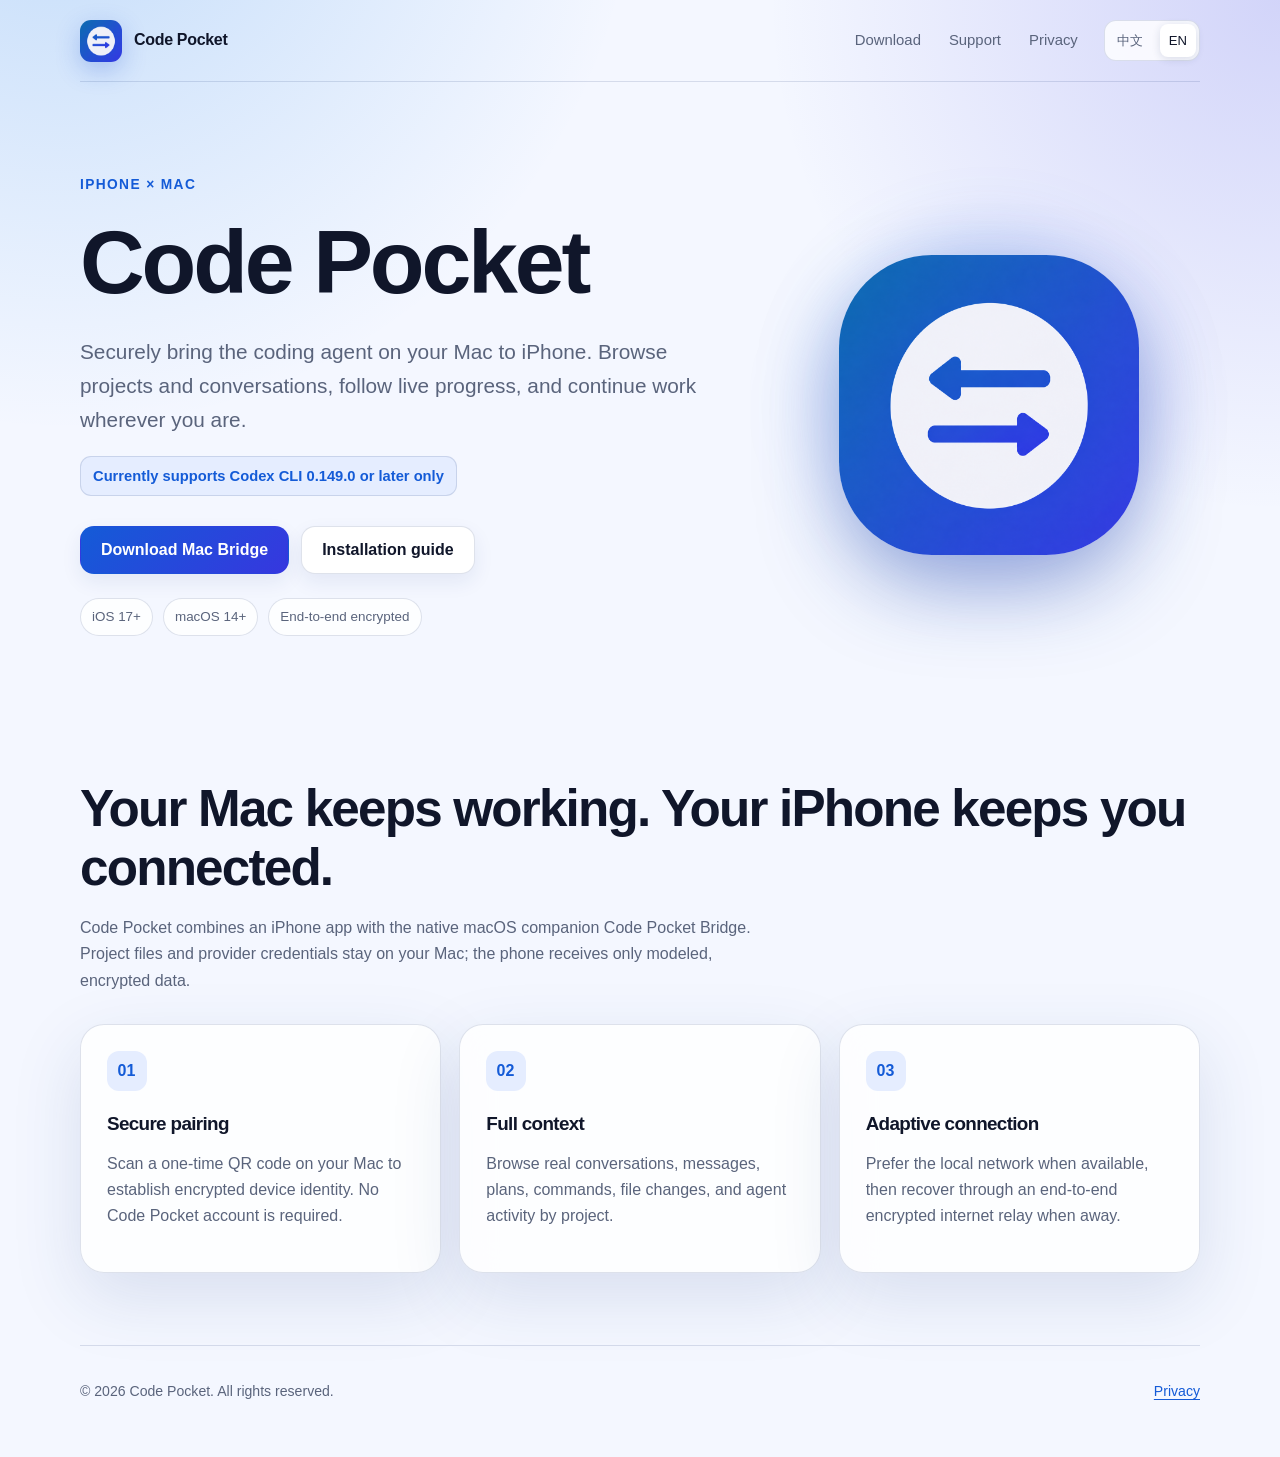
==== index.html @ a338c2ec "Initial commit" ====
<!doctype html>
<html lang="zh-Hans">
<head>
  <meta charset="utf-8">
  <meta name="viewport" content="width=device-width, initial-scale=1">
  <meta name="description" content="Code Pocket securely connects your iPhone to your coding agent on Mac.">
  <link rel="canonical" href="https://hpp20260707.github.io/code-pocket/">
  <meta name="theme-color" content="#145bd7">
  <meta property="og:type" content="website">
  <meta property="og:site_name" content="Code Pocket">
  <meta property="og:title" content="Code Pocket">
  <meta property="og:description" content="Your coding agent, anywhere.">
  <meta property="og:url" content="https://hpp20260707.github.io/code-pocket/">
  <meta property="og:image" content="https://hpp20260707.github.io/code-pocket/og.png">
  <meta name="twitter:card" content="summary_large_image">
  <meta name="twitter:title" content="Code Pocket">
  <meta name="twitter:description" content="Your coding agent, anywhere.">
  <meta name="twitter:image" content="https://hpp20260707.github.io/code-pocket/og.png">
  <title>Code Pocket</title>
  <link rel="icon" href="app-icon.png">
  <link rel="stylesheet" href="styles.css">
  <script src="script.js" defer></script>
</head>
<body>
  <header class="shell site-header">
    <a class="brand-link" href="index.html"><img src="app-icon.png" alt=""><span>Code Pocket</span></a>
    <div class="nav-group">
      <nav class="nav-links" aria-label="Primary navigation">
        <a href="download.html"><span data-lang="zh-Hans">下载</span><span data-lang="en">Download</span></a>
        <a href="support.html"><span data-lang="zh-Hans">支持</span><span data-lang="en">Support</span></a>
        <a href="privacy.html"><span data-lang="zh-Hans">隐私</span><span data-lang="en">Privacy</span></a>
      </nav>
      <div class="language-switch" aria-label="Language">
        <button type="button" data-language-button="zh-Hans">中文</button>
        <button type="button" data-language-button="en">EN</button>
      </div>
    </div>
  </header>

  <main>
    <section class="shell hero">
      <div>
        <p class="eyebrow" data-lang="zh-Hans">iPhone × Mac</p>
        <p class="eyebrow" data-lang="en">iPhone × Mac</p>
        <h1>Code Pocket</h1>
        <p class="lead" data-lang="zh-Hans">把 Mac 上的编码智能体安全带到 iPhone。查看项目与会话、跟进实时进度，并在需要时继续工作。</p>
        <p class="lead" data-lang="en">Securely bring the coding agent on your Mac to iPhone. Browse projects and conversations, follow live progress, and continue work wherever you are.</p>
        <p class="compatibility-note" data-lang="zh-Hans">当前版本仅支持 Codex CLI 0.149.0 或更高版本</p>
        <p class="compatibility-note" data-lang="en">Currently supports Codex CLI 0.149.0 or later only</p>
        <div class="hero-actions">
          <a class="button primary" href="https://github.com/hpp20260707/code-pocket/releases/latest/download/Code-Pocket-Bridge-1.0.0.zip" data-lang="zh-Hans">下载 Mac Bridge</a>
          <a class="button primary" href="https://github.com/hpp20260707/code-pocket/releases/latest/download/Code-Pocket-Bridge-1.0.0.zip" data-lang="en">Download Mac Bridge</a>
          <a class="button" href="download.html"><span data-lang="zh-Hans">了解安装方式</span><span data-lang="en">Installation guide</span></a>
        </div>
        <div class="badge-row">
          <span class="badge">iOS 17+</span>
          <span class="badge">macOS 14+</span>
          <span class="badge" data-lang="zh-Hans">端到端加密</span>
          <span class="badge" data-lang="en">End-to-end encrypted</span>
        </div>
      </div>
      <div class="hero-art"><img src="app-icon.png" alt="Code Pocket app icon"></div>
    </section>

    <section class="shell section">
      <h2 data-lang="zh-Hans">你的 Mac 继续工作，iPhone 随时跟进</h2>
      <h2 data-lang="en">Your Mac keeps working. Your iPhone keeps you connected.</h2>
      <p class="section-intro" data-lang="zh-Hans">Code Pocket 由 iPhone App 与独立原生 macOS App「Code Pocket Bridge」组成。项目文件和 Provider 凭据留在 Mac，手机只接收正式建模并经过加密的数据。</p>
      <p class="section-intro" data-lang="en">Code Pocket combines an iPhone app with the native macOS companion Code Pocket Bridge. Project files and provider credentials stay on your Mac; the phone receives only modeled, encrypted data.</p>
      <div class="grid">
        <article class="card"><div class="icon-chip">01</div><h3 data-lang="zh-Hans">安全配对</h3><h3 data-lang="en">Secure pairing</h3><p data-lang="zh-Hans">扫描 Mac 上的一次性二维码，建立设备间加密身份，不创建 Code Pocket 账号。</p><p data-lang="en">Scan a one-time QR code on your Mac to establish encrypted device identity. No Code Pocket account is required.</p></article>
        <article class="card"><div class="icon-chip">02</div><h3 data-lang="zh-Hans">完整上下文</h3><h3 data-lang="en">Full context</h3><p data-lang="zh-Hans">按项目查看真实会话、消息、计划、命令、文件变更和智能体活动。</p><p data-lang="en">Browse real conversations, messages, plans, commands, file changes, and agent activity by project.</p></article>
        <article class="card"><div class="icon-chip">03</div><h3 data-lang="zh-Hans">智能连接</h3><h3 data-lang="en">Adaptive connection</h3><p data-lang="zh-Hans">同一网络优先使用局域网，离开后可通过端到端加密的公网 Relay 恢复连接。</p><p data-lang="en">Prefer the local network when available, then recover through an end-to-end encrypted internet relay when away.</p></article>
      </div>
    </section>
  </main>

  <footer class="shell site-footer">
    <p>© 2026 Code Pocket. All rights reserved.</p>
    <p><a href="privacy.html">Privacy</a></p>
  </footer>
</body>
</html>
---- styles.css ----
:root {
  color-scheme: light dark;
  --background: #f4f7ff;
  --surface: rgba(255, 255, 255, 0.82);
  --surface-strong: #ffffff;
  --text: #10162a;
  --muted: #5a647c;
  --line: rgba(27, 53, 112, 0.14);
  --blue: #145bd7;
  --indigo: #3637df;
  --blue-soft: #e5edff;
  --shadow: 0 24px 70px rgba(31, 61, 129, 0.13);
  --radius: 24px;
  --page: 1120px;
}

@media (prefers-color-scheme: dark) {
  :root {
    --background: #090d1b;
    --surface: rgba(19, 25, 45, 0.82);
    --surface-strong: #13192d;
    --text: #f4f6ff;
    --muted: #aab4ce;
    --line: rgba(180, 197, 255, 0.15);
    --blue: #70a5ff;
    --indigo: #8a8cff;
    --blue-soft: #17264d;
    --shadow: 0 24px 70px rgba(0, 0, 0, 0.32);
  }
}

* { box-sizing: border-box; }

html { scroll-behavior: smooth; }

body {
  margin: 0;
  min-height: 100vh;
  background:
    radial-gradient(circle at 5% -10%, rgba(18, 124, 231, 0.22), transparent 36rem),
    radial-gradient(circle at 100% 0%, rgba(56, 55, 223, 0.18), transparent 32rem),
    var(--background);
  color: var(--text);
  font-family: -apple-system, BlinkMacSystemFont, "SF Pro Text", "Helvetica Neue", Arial, sans-serif;
  line-height: 1.65;
}

a { color: var(--blue); text-underline-offset: 0.18em; }
a:hover { text-decoration-thickness: 2px; }

.shell {
  width: min(calc(100% - 40px), var(--page));
  margin: 0 auto;
}

.site-header {
  display: flex;
  align-items: center;
  justify-content: space-between;
  gap: 24px;
  min-height: 82px;
  border-bottom: 1px solid var(--line);
}

.brand-link {
  display: inline-flex;
  align-items: center;
  gap: 12px;
  color: var(--text);
  font-weight: 760;
  letter-spacing: -0.02em;
  text-decoration: none;
}

.brand-link img {
  width: 42px;
  height: 42px;
  border-radius: 11px;
  box-shadow: 0 8px 24px rgba(27, 83, 213, 0.26);
}

.nav-group, .nav-links, .language-switch {
  display: flex;
  align-items: center;
  gap: 8px;
}

.nav-links a {
  color: var(--muted);
  padding: 8px 10px;
  border-radius: 10px;
  font-size: 0.93rem;
  text-decoration: none;
}

.nav-links a:hover, .nav-links a[aria-current="page"] {
  color: var(--text);
  background: var(--surface);
}

.language-switch {
  margin-left: 8px;
  padding: 3px;
  border: 1px solid var(--line);
  border-radius: 12px;
  background: var(--surface);
}

.language-switch button {
  appearance: none;
  border: 0;
  border-radius: 8px;
  padding: 6px 9px;
  background: transparent;
  color: var(--muted);
  font: inherit;
  font-size: 0.82rem;
  cursor: pointer;
}

.language-switch button[aria-pressed="true"] {
  background: var(--surface-strong);
  color: var(--text);
  box-shadow: 0 2px 8px rgba(30, 50, 90, 0.14);
}

.hero {
  display: grid;
  grid-template-columns: 1.2fr 0.8fr;
  gap: 64px;
  align-items: center;
  padding: 92px 0 72px;
}

.eyebrow {
  margin: 0 0 14px;
  color: var(--blue);
  font-size: 0.86rem;
  font-weight: 760;
  letter-spacing: 0.1em;
  text-transform: uppercase;
}

h1, h2, h3 { line-height: 1.14; letter-spacing: -0.035em; }
h1 { margin: 0; font-size: clamp(3.1rem, 7vw, 6.3rem); }
h2 { margin: 0 0 18px; font-size: clamp(2rem, 4vw, 3.3rem); }
h3 { margin: 0 0 10px; font-size: 1.18rem; }

.lead {
  max-width: 660px;
  margin: 22px 0 0;
  color: var(--muted);
  font-size: clamp(1.08rem, 2vw, 1.3rem);
}

.compatibility-note {
  display: inline-flex;
  margin: 18px 0 0;
  padding: 7px 12px;
  border: 1px solid var(--line);
  border-radius: 11px;
  background: var(--blue-soft);
  color: var(--blue);
  font-size: 0.92rem;
  font-weight: 720;
}

.hero-actions {
  display: flex;
  flex-wrap: wrap;
  gap: 12px;
  margin-top: 30px;
}

.button {
  display: inline-flex;
  align-items: center;
  justify-content: center;
  min-height: 48px;
  padding: 0 20px;
  border: 1px solid var(--line);
  border-radius: 14px;
  background: var(--surface-strong);
  color: var(--text);
  font-weight: 690;
  text-decoration: none;
  box-shadow: 0 8px 20px rgba(24, 56, 123, 0.08);
}

.button.primary {
  border-color: transparent;
  background: linear-gradient(135deg, var(--blue), var(--indigo));
  color: #fff;
}

.button.disabled {
  color: var(--muted);
  background: var(--surface);
  cursor: default;
  box-shadow: none;
}

.hero-art {
  position: relative;
  display: grid;
  place-items: center;
  min-height: 390px;
}

.hero-art::before {
  content: "";
  position: absolute;
  width: 320px;
  height: 320px;
  border-radius: 50%;
  background: linear-gradient(135deg, rgba(28, 112, 226, 0.28), rgba(61, 56, 228, 0.24));
  filter: blur(38px);
}

.hero-art img {
  position: relative;
  width: min(72vw, 300px);
  border-radius: 31%;
  box-shadow: 0 36px 80px rgba(29, 69, 163, 0.34);
}

.badge-row {
  display: flex;
  flex-wrap: wrap;
  gap: 10px;
  margin-top: 24px;
}

.badge {
  padding: 7px 11px;
  border: 1px solid var(--line);
  border-radius: 999px;
  color: var(--muted);
  background: var(--surface);
  font-size: 0.84rem;
}

.section { padding: 72px 0; }
.section-intro { max-width: 680px; margin-bottom: 30px; color: var(--muted); }

.grid { display: grid; grid-template-columns: repeat(3, 1fr); gap: 18px; }

.card, .document-card, .notice {
  border: 1px solid var(--line);
  border-radius: var(--radius);
  background: var(--surface);
  box-shadow: var(--shadow);
  backdrop-filter: blur(18px);
}

.card { padding: 26px; }
.card p, .document-card p, .document-card li { color: var(--muted); }

.icon-chip {
  display: grid;
  place-items: center;
  width: 40px;
  height: 40px;
  margin-bottom: 22px;
  border-radius: 12px;
  background: var(--blue-soft);
  color: var(--blue);
  font-weight: 800;
}

.page-hero { padding: 72px 0 34px; }
.page-hero h1 { font-size: clamp(2.6rem, 6vw, 5rem); }

.document {
  display: grid;
  grid-template-columns: minmax(0, 1fr) 260px;
  gap: 28px;
  align-items: start;
  padding-bottom: 80px;
}

.document-card { padding: clamp(24px, 4vw, 46px); }
.document-card section + section { margin-top: 44px; padding-top: 36px; border-top: 1px solid var(--line); }
.document-card ul, .document-card ol { padding-left: 1.3rem; }
.document-card li + li { margin-top: 9px; }

.side-card {
  position: sticky;
  top: 24px;
  padding: 20px;
  border: 1px solid var(--line);
  border-radius: 18px;
  background: var(--surface);
}

.side-card p { margin: 0; color: var(--muted); font-size: 0.9rem; }
.side-card p + p { margin-top: 12px; }

.notice {
  padding: 22px 24px;
  margin: 24px 0;
  box-shadow: none;
}

.notice strong { color: var(--blue); }

.steps { counter-reset: steps; list-style: none; padding: 0 !important; }
.steps li { position: relative; padding-left: 50px; min-height: 36px; }
.steps li::before {
  counter-increment: steps;
  content: counter(steps);
  position: absolute;
  left: 0;
  top: -3px;
  display: grid;
  place-items: center;
  width: 34px;
  height: 34px;
  border-radius: 50%;
  background: var(--blue-soft);
  color: var(--blue);
  font-weight: 780;
}

.site-footer {
  display: flex;
  justify-content: space-between;
  gap: 24px;
  padding: 34px 0 54px;
  border-top: 1px solid var(--line);
  color: var(--muted);
  font-size: 0.88rem;
}

.site-footer p { margin: 0; }

code {
  padding: 0.12em 0.34em;
  border-radius: 6px;
  background: var(--blue-soft);
  color: var(--text);
  font-family: ui-monospace, SFMono-Regular, Menlo, monospace;
}

[hidden] { display: none !important; }

@media (max-width: 860px) {
  .site-header { align-items: flex-start; padding: 18px 0; }
  .nav-group { align-items: flex-end; flex-direction: column-reverse; }
  .nav-links { flex-wrap: wrap; justify-content: flex-end; }
  .hero { grid-template-columns: 1fr; gap: 18px; padding-top: 62px; }
  .hero-art { grid-row: 1; min-height: 250px; }
  .hero-art img { width: 205px; }
  .grid { grid-template-columns: 1fr; }
  .document { grid-template-columns: 1fr; }
  .side-card { position: static; }
}

@media (max-width: 600px) {
  .shell { width: min(calc(100% - 28px), var(--page)); }
  .site-header { display: block; }
  .nav-group { align-items: stretch; margin-top: 16px; }
  .nav-links { justify-content: flex-start; overflow-x: auto; flex-wrap: nowrap; }
  .nav-links a { white-space: nowrap; }
  .language-switch { align-self: flex-start; margin-left: 0; }
  .hero { padding-top: 46px; }
  .hero-art { min-height: 220px; }
  .hero-art img { width: 180px; }
  .site-footer { flex-direction: column; }
}
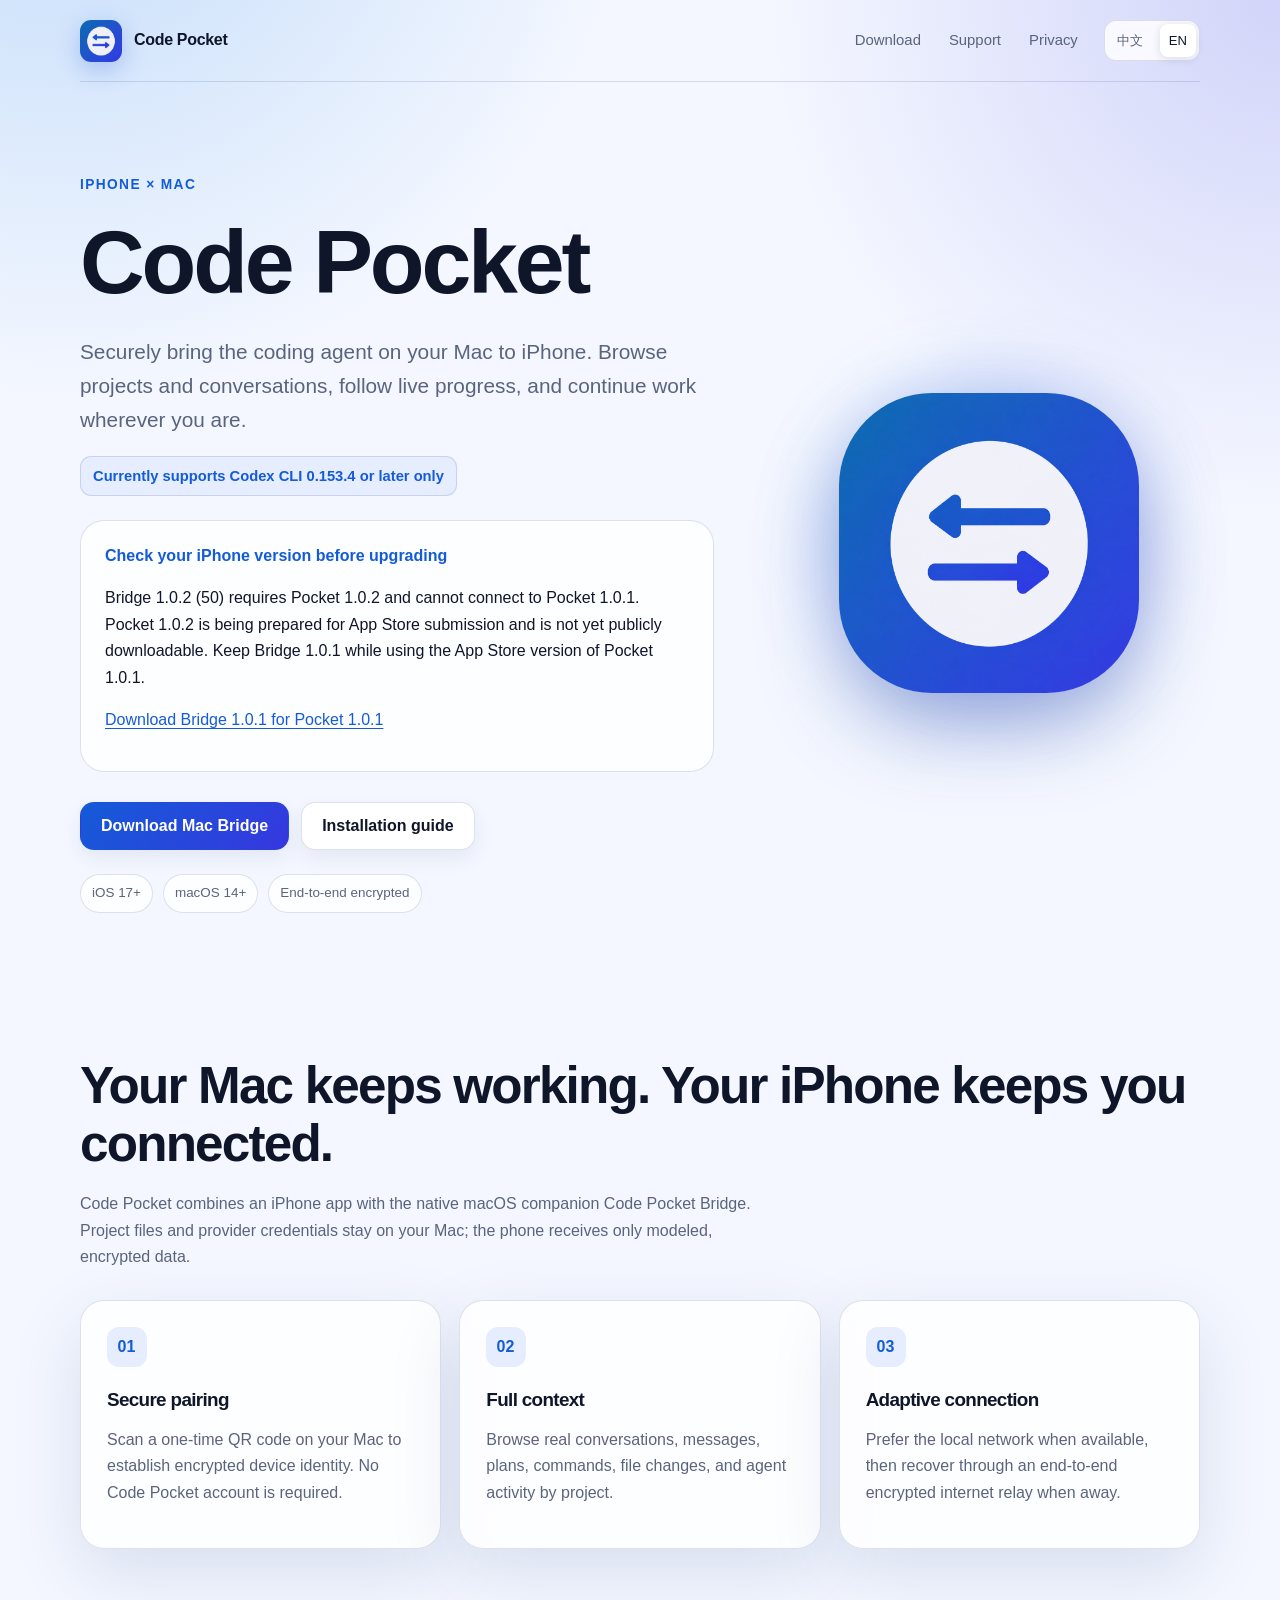
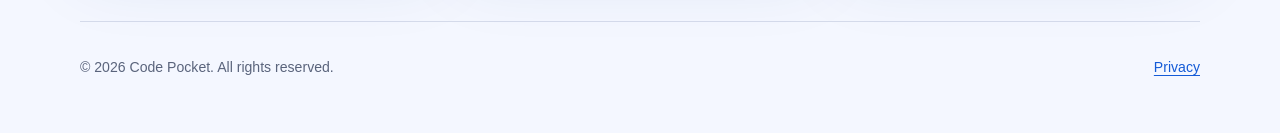
==== commit 80974969: "发布 Code Pocket Bridge 1.0.2 并明确双端升级要求" ====
--- a/index.html
+++ b/index.html
@@ -45,11 +45,12 @@
         <h1>Code Pocket</h1>
         <p class="lead" data-lang="zh-Hans">把 Mac 上的编码智能体安全带到 iPhone。查看项目与会话、跟进实时进度，并在需要时继续工作。</p>
         <p class="lead" data-lang="en">Securely bring the coding agent on your Mac to iPhone. Browse projects and conversations, follow live progress, and continue work wherever you are.</p>
-        <p class="compatibility-note" data-lang="zh-Hans">当前版本仅支持 Codex CLI 0.149.0 或更高版本</p>
-        <p class="compatibility-note" data-lang="en">Currently supports Codex CLI 0.149.0 or later only</p>
+        <p class="compatibility-note" data-lang="zh-Hans">当前版本仅支持 Codex CLI 0.153.4 或更高版本</p>
+        <p class="compatibility-note" data-lang="en">Currently supports Codex CLI 0.153.4 or later only</p>
+        <div class="notice"><strong data-lang="zh-Hans">升级前请确认 iPhone 版本</strong><strong data-lang="en">Check your iPhone version before upgrading</strong><p data-lang="zh-Hans">Bridge 1.0.2（50）需要配套 Pocket 1.0.2，不能连接 Pocket 1.0.1。Pocket 1.0.2 正在准备 App Store 提交，尚未公开下载；仍使用商店 Pocket 1.0.1 的用户请保留 Bridge 1.0.1。</p><p data-lang="en">Bridge 1.0.2 (50) requires Pocket 1.0.2 and cannot connect to Pocket 1.0.1. Pocket 1.0.2 is being prepared for App Store submission and is not yet publicly downloadable. Keep Bridge 1.0.1 while using the App Store version of Pocket 1.0.1.</p><p><a href="https://github.com/hpp20260707/code-pocket/releases/download/bridge-v1.0.1/Code-Pocket-Bridge-1.0.1.dmg" data-lang="zh-Hans">下载 Bridge 1.0.1（配套 Pocket 1.0.1）</a><a href="https://github.com/hpp20260707/code-pocket/releases/download/bridge-v1.0.1/Code-Pocket-Bridge-1.0.1.dmg" data-lang="en">Download Bridge 1.0.1 for Pocket 1.0.1</a></p></div>
         <div class="hero-actions">
-          <a class="button primary" href="https://github.com/hpp20260707/code-pocket/releases/latest/download/Code-Pocket-Bridge-1.0.0.zip" data-lang="zh-Hans">下载 Mac Bridge</a>
-          <a class="button primary" href="https://github.com/hpp20260707/code-pocket/releases/latest/download/Code-Pocket-Bridge-1.0.0.zip" data-lang="en">Download Mac Bridge</a>
+          <a class="button primary" href="https://github.com/hpp20260707/code-pocket/releases/download/bridge-v1.0.2/Code-Pocket-Bridge-1.0.2.dmg" data-lang="zh-Hans">下载 Mac Bridge</a>
+          <a class="button primary" href="https://github.com/hpp20260707/code-pocket/releases/download/bridge-v1.0.2/Code-Pocket-Bridge-1.0.2.dmg" data-lang="en">Download Mac Bridge</a>
           <a class="button" href="download.html"><span data-lang="zh-Hans">了解安装方式</span><span data-lang="en">Installation guide</span></a>
         </div>
         <div class="badge-row">
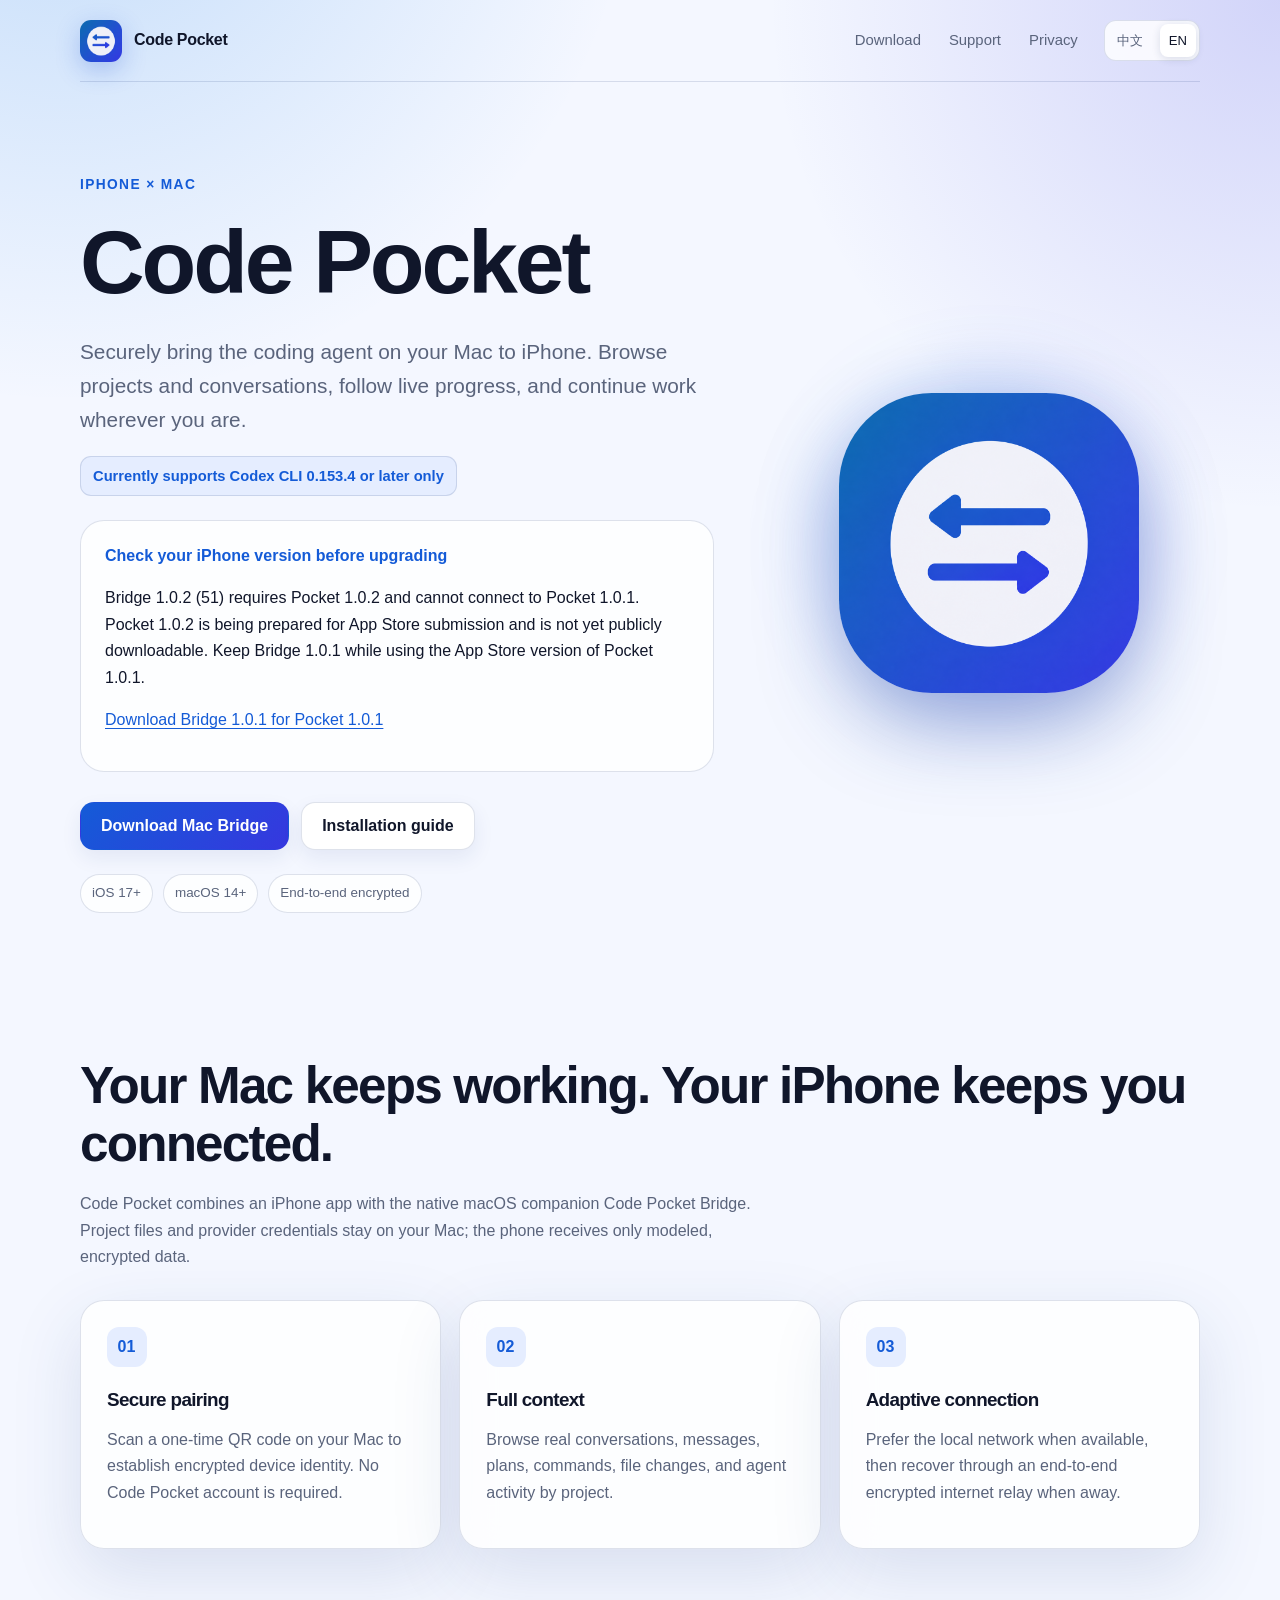
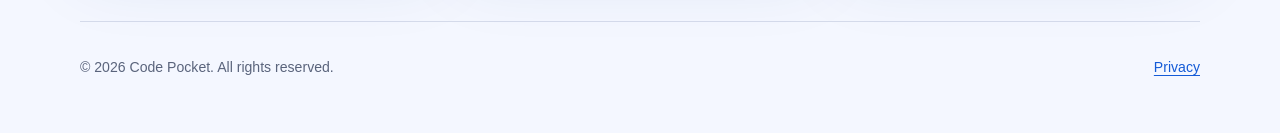
==== commit c73b17cb: "发布 Code Pocket Bridge 1.0.2 (51)" ====
--- a/index.html
+++ b/index.html
@@ -47,7 +47,7 @@
         <p class="lead" data-lang="en">Securely bring the coding agent on your Mac to iPhone. Browse projects and conversations, follow live progress, and continue work wherever you are.</p>
         <p class="compatibility-note" data-lang="zh-Hans">当前版本仅支持 Codex CLI 0.153.4 或更高版本</p>
         <p class="compatibility-note" data-lang="en">Currently supports Codex CLI 0.153.4 or later only</p>
-        <div class="notice"><strong data-lang="zh-Hans">升级前请确认 iPhone 版本</strong><strong data-lang="en">Check your iPhone version before upgrading</strong><p data-lang="zh-Hans">Bridge 1.0.2（50）需要配套 Pocket 1.0.2，不能连接 Pocket 1.0.1。Pocket 1.0.2 正在准备 App Store 提交，尚未公开下载；仍使用商店 Pocket 1.0.1 的用户请保留 Bridge 1.0.1。</p><p data-lang="en">Bridge 1.0.2 (50) requires Pocket 1.0.2 and cannot connect to Pocket 1.0.1. Pocket 1.0.2 is being prepared for App Store submission and is not yet publicly downloadable. Keep Bridge 1.0.1 while using the App Store version of Pocket 1.0.1.</p><p><a href="https://github.com/hpp20260707/code-pocket/releases/download/bridge-v1.0.1/Code-Pocket-Bridge-1.0.1.dmg" data-lang="zh-Hans">下载 Bridge 1.0.1（配套 Pocket 1.0.1）</a><a href="https://github.com/hpp20260707/code-pocket/releases/download/bridge-v1.0.1/Code-Pocket-Bridge-1.0.1.dmg" data-lang="en">Download Bridge 1.0.1 for Pocket 1.0.1</a></p></div>
+        <div class="notice"><strong data-lang="zh-Hans">升级前请确认 iPhone 版本</strong><strong data-lang="en">Check your iPhone version before upgrading</strong><p data-lang="zh-Hans">Bridge 1.0.2（51）需要配套 Pocket 1.0.2，不能连接 Pocket 1.0.1。Pocket 1.0.2 正在准备 App Store 提交，尚未公开下载；仍使用商店 Pocket 1.0.1 的用户请保留 Bridge 1.0.1。</p><p data-lang="en">Bridge 1.0.2 (51) requires Pocket 1.0.2 and cannot connect to Pocket 1.0.1. Pocket 1.0.2 is being prepared for App Store submission and is not yet publicly downloadable. Keep Bridge 1.0.1 while using the App Store version of Pocket 1.0.1.</p><p><a href="https://github.com/hpp20260707/code-pocket/releases/download/bridge-v1.0.1/Code-Pocket-Bridge-1.0.1.dmg" data-lang="zh-Hans">下载 Bridge 1.0.1（配套 Pocket 1.0.1）</a><a href="https://github.com/hpp20260707/code-pocket/releases/download/bridge-v1.0.1/Code-Pocket-Bridge-1.0.1.dmg" data-lang="en">Download Bridge 1.0.1 for Pocket 1.0.1</a></p></div>
         <div class="hero-actions">
           <a class="button primary" href="https://github.com/hpp20260707/code-pocket/releases/download/bridge-v1.0.2/Code-Pocket-Bridge-1.0.2.dmg" data-lang="zh-Hans">下载 Mac Bridge</a>
           <a class="button primary" href="https://github.com/hpp20260707/code-pocket/releases/download/bridge-v1.0.2/Code-Pocket-Bridge-1.0.2.dmg" data-lang="en">Download Mac Bridge</a>
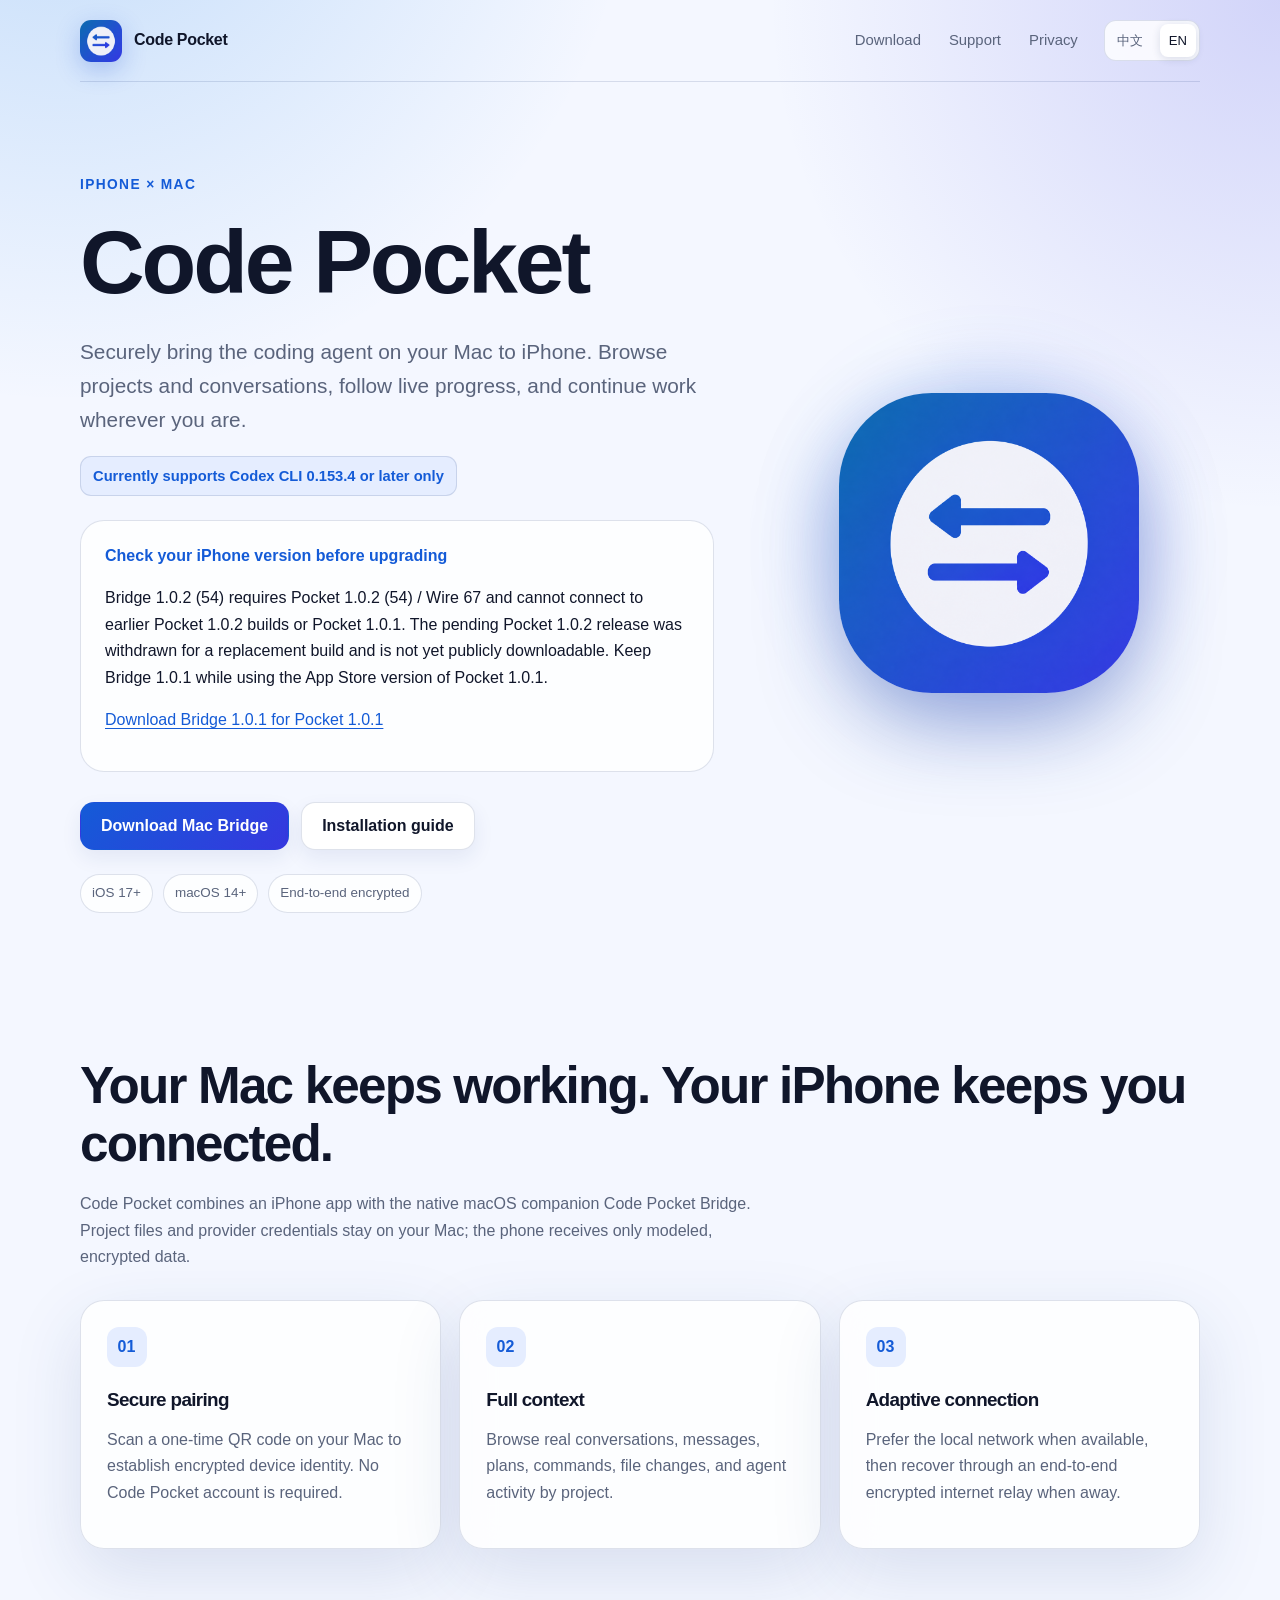
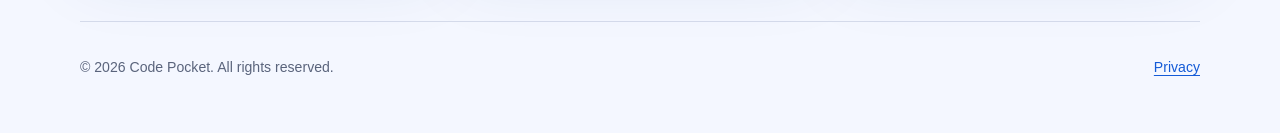
==== commit f0a1887e: "发布 Code Pocket Bridge 1.0.2 (54) 并更新兼容说明" ====
--- a/index.html
+++ b/index.html
@@ -47,7 +47,7 @@
         <p class="lead" data-lang="en">Securely bring the coding agent on your Mac to iPhone. Browse projects and conversations, follow live progress, and continue work wherever you are.</p>
         <p class="compatibility-note" data-lang="zh-Hans">当前版本仅支持 Codex CLI 0.153.4 或更高版本</p>
         <p class="compatibility-note" data-lang="en">Currently supports Codex CLI 0.153.4 or later only</p>
-        <div class="notice"><strong data-lang="zh-Hans">升级前请确认 iPhone 版本</strong><strong data-lang="en">Check your iPhone version before upgrading</strong><p data-lang="zh-Hans">Bridge 1.0.2（51）需要配套 Pocket 1.0.2，不能连接 Pocket 1.0.1。Pocket 1.0.2 正在准备 App Store 提交，尚未公开下载；仍使用商店 Pocket 1.0.1 的用户请保留 Bridge 1.0.1。</p><p data-lang="en">Bridge 1.0.2 (51) requires Pocket 1.0.2 and cannot connect to Pocket 1.0.1. Pocket 1.0.2 is being prepared for App Store submission and is not yet publicly downloadable. Keep Bridge 1.0.1 while using the App Store version of Pocket 1.0.1.</p><p><a href="https://github.com/hpp20260707/code-pocket/releases/download/bridge-v1.0.1/Code-Pocket-Bridge-1.0.1.dmg" data-lang="zh-Hans">下载 Bridge 1.0.1（配套 Pocket 1.0.1）</a><a href="https://github.com/hpp20260707/code-pocket/releases/download/bridge-v1.0.1/Code-Pocket-Bridge-1.0.1.dmg" data-lang="en">Download Bridge 1.0.1 for Pocket 1.0.1</a></p></div>
+        <div class="notice"><strong data-lang="zh-Hans">升级前请确认 iPhone 版本</strong><strong data-lang="en">Check your iPhone version before upgrading</strong><p data-lang="zh-Hans">Bridge 1.0.2（54）需要配套 Pocket 1.0.2（54）/ Wire 67，不能连接较早的 Pocket 1.0.2 构建或 Pocket 1.0.1。Pocket 1.0.2 已撤回待发布版本以更换构建，尚未公开下载；仍使用商店 Pocket 1.0.1 的用户请保留 Bridge 1.0.1。</p><p data-lang="en">Bridge 1.0.2 (54) requires Pocket 1.0.2 (54) / Wire 67 and cannot connect to earlier Pocket 1.0.2 builds or Pocket 1.0.1. The pending Pocket 1.0.2 release was withdrawn for a replacement build and is not yet publicly downloadable. Keep Bridge 1.0.1 while using the App Store version of Pocket 1.0.1.</p><p><a href="https://github.com/hpp20260707/code-pocket/releases/download/bridge-v1.0.1/Code-Pocket-Bridge-1.0.1.dmg" data-lang="zh-Hans">下载 Bridge 1.0.1（配套 Pocket 1.0.1）</a><a href="https://github.com/hpp20260707/code-pocket/releases/download/bridge-v1.0.1/Code-Pocket-Bridge-1.0.1.dmg" data-lang="en">Download Bridge 1.0.1 for Pocket 1.0.1</a></p></div>
         <div class="hero-actions">
           <a class="button primary" href="https://github.com/hpp20260707/code-pocket/releases/download/bridge-v1.0.2/Code-Pocket-Bridge-1.0.2.dmg" data-lang="zh-Hans">下载 Mac Bridge</a>
           <a class="button primary" href="https://github.com/hpp20260707/code-pocket/releases/download/bridge-v1.0.2/Code-Pocket-Bridge-1.0.2.dmg" data-lang="en">Download Mac Bridge</a>
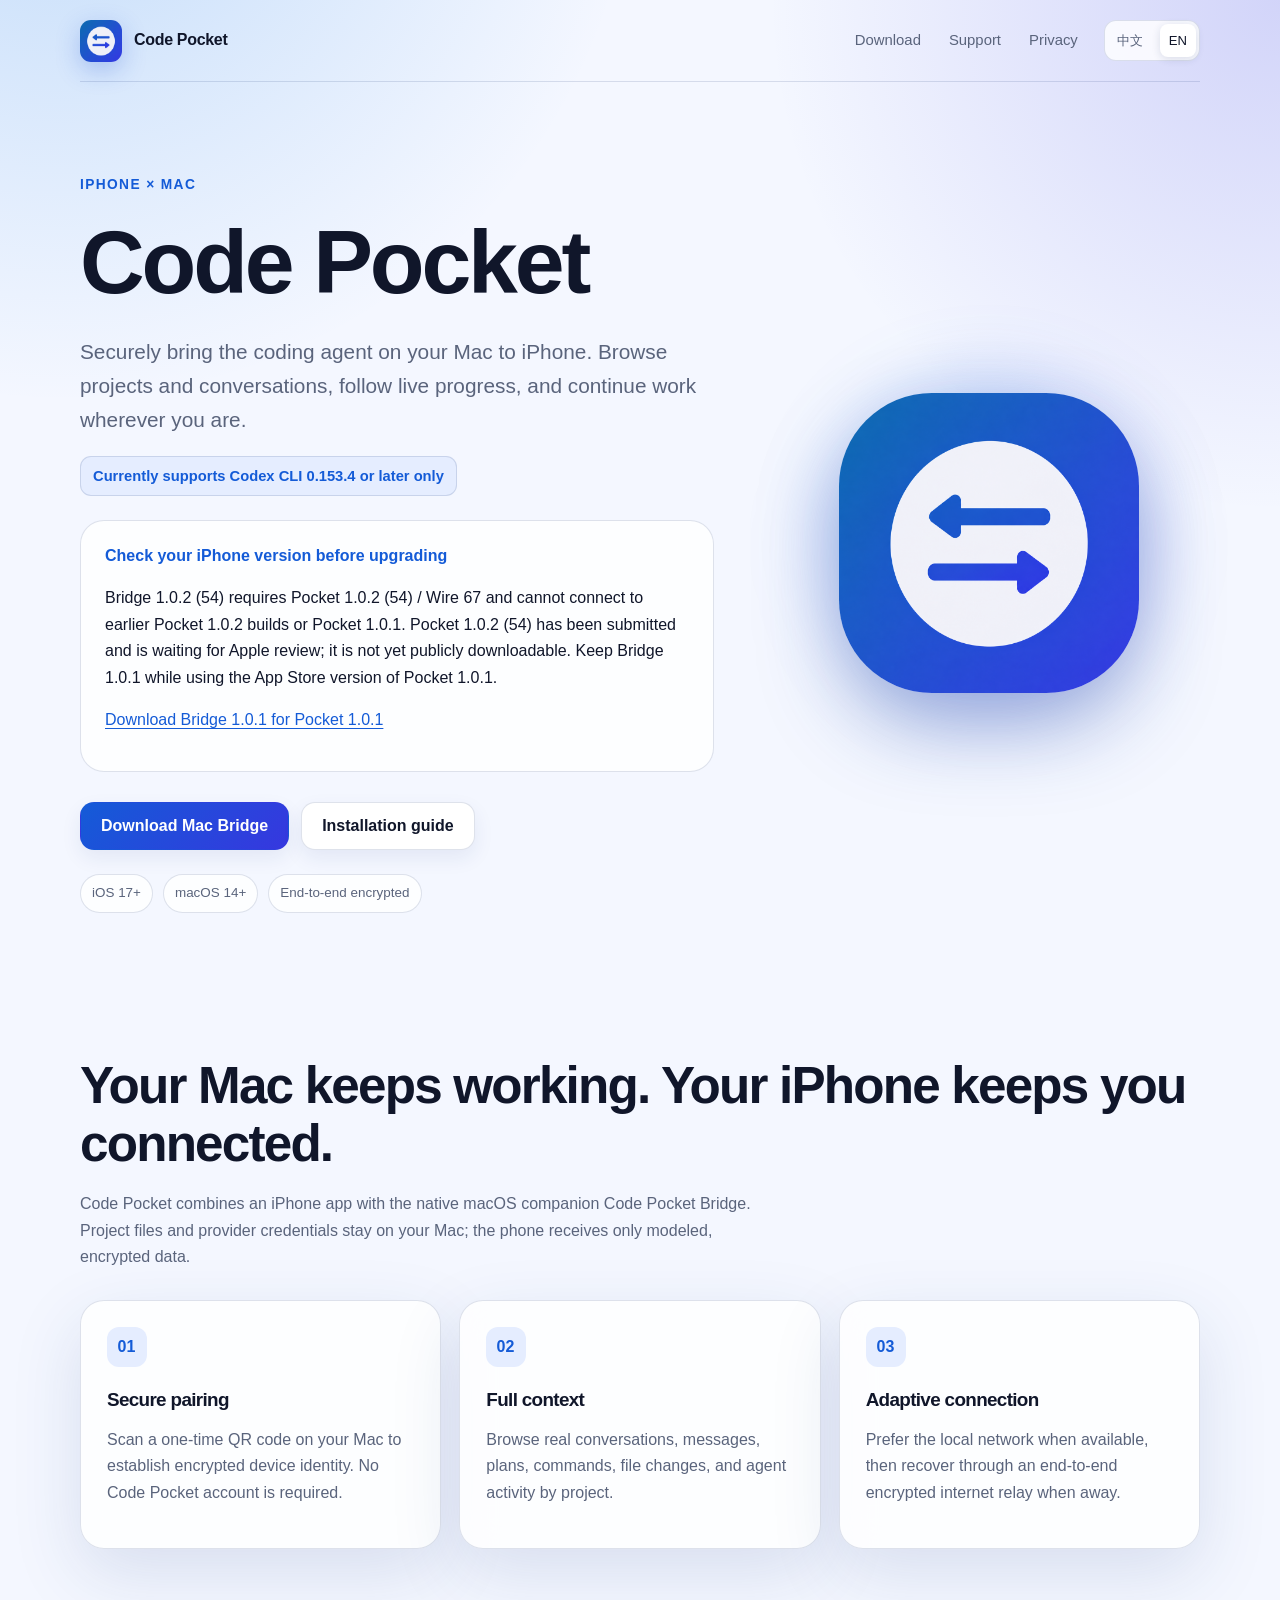
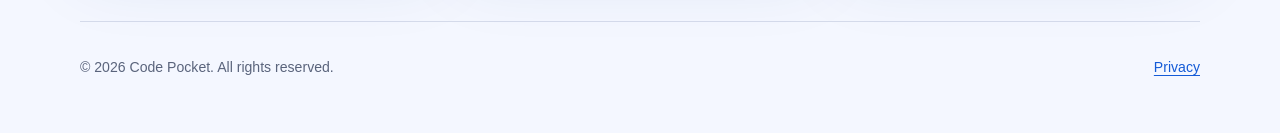
==== commit 87e320d4: "同步 Pocket 1.0.2 (54) 等待审核状态" ====
--- a/index.html
+++ b/index.html
@@ -47,7 +47,7 @@
         <p class="lead" data-lang="en">Securely bring the coding agent on your Mac to iPhone. Browse projects and conversations, follow live progress, and continue work wherever you are.</p>
         <p class="compatibility-note" data-lang="zh-Hans">当前版本仅支持 Codex CLI 0.153.4 或更高版本</p>
         <p class="compatibility-note" data-lang="en">Currently supports Codex CLI 0.153.4 or later only</p>
-        <div class="notice"><strong data-lang="zh-Hans">升级前请确认 iPhone 版本</strong><strong data-lang="en">Check your iPhone version before upgrading</strong><p data-lang="zh-Hans">Bridge 1.0.2（54）需要配套 Pocket 1.0.2（54）/ Wire 67，不能连接较早的 Pocket 1.0.2 构建或 Pocket 1.0.1。Pocket 1.0.2 已撤回待发布版本以更换构建，尚未公开下载；仍使用商店 Pocket 1.0.1 的用户请保留 Bridge 1.0.1。</p><p data-lang="en">Bridge 1.0.2 (54) requires Pocket 1.0.2 (54) / Wire 67 and cannot connect to earlier Pocket 1.0.2 builds or Pocket 1.0.1. The pending Pocket 1.0.2 release was withdrawn for a replacement build and is not yet publicly downloadable. Keep Bridge 1.0.1 while using the App Store version of Pocket 1.0.1.</p><p><a href="https://github.com/hpp20260707/code-pocket/releases/download/bridge-v1.0.1/Code-Pocket-Bridge-1.0.1.dmg" data-lang="zh-Hans">下载 Bridge 1.0.1（配套 Pocket 1.0.1）</a><a href="https://github.com/hpp20260707/code-pocket/releases/download/bridge-v1.0.1/Code-Pocket-Bridge-1.0.1.dmg" data-lang="en">Download Bridge 1.0.1 for Pocket 1.0.1</a></p></div>
+        <div class="notice"><strong data-lang="zh-Hans">升级前请确认 iPhone 版本</strong><strong data-lang="en">Check your iPhone version before upgrading</strong><p data-lang="zh-Hans">Bridge 1.0.2（54）需要配套 Pocket 1.0.2（54）/ Wire 67，不能连接较早的 Pocket 1.0.2 构建或 Pocket 1.0.1。Pocket 1.0.2（54）已提交，目前正在等待 Apple 审核，尚未公开下载；仍使用商店 Pocket 1.0.1 的用户请保留 Bridge 1.0.1。</p><p data-lang="en">Bridge 1.0.2 (54) requires Pocket 1.0.2 (54) / Wire 67 and cannot connect to earlier Pocket 1.0.2 builds or Pocket 1.0.1. Pocket 1.0.2 (54) has been submitted and is waiting for Apple review; it is not yet publicly downloadable. Keep Bridge 1.0.1 while using the App Store version of Pocket 1.0.1.</p><p><a href="https://github.com/hpp20260707/code-pocket/releases/download/bridge-v1.0.1/Code-Pocket-Bridge-1.0.1.dmg" data-lang="zh-Hans">下载 Bridge 1.0.1（配套 Pocket 1.0.1）</a><a href="https://github.com/hpp20260707/code-pocket/releases/download/bridge-v1.0.1/Code-Pocket-Bridge-1.0.1.dmg" data-lang="en">Download Bridge 1.0.1 for Pocket 1.0.1</a></p></div>
         <div class="hero-actions">
           <a class="button primary" href="https://github.com/hpp20260707/code-pocket/releases/download/bridge-v1.0.2/Code-Pocket-Bridge-1.0.2.dmg" data-lang="zh-Hans">下载 Mac Bridge</a>
           <a class="button primary" href="https://github.com/hpp20260707/code-pocket/releases/download/bridge-v1.0.2/Code-Pocket-Bridge-1.0.2.dmg" data-lang="en">Download Mac Bridge</a>
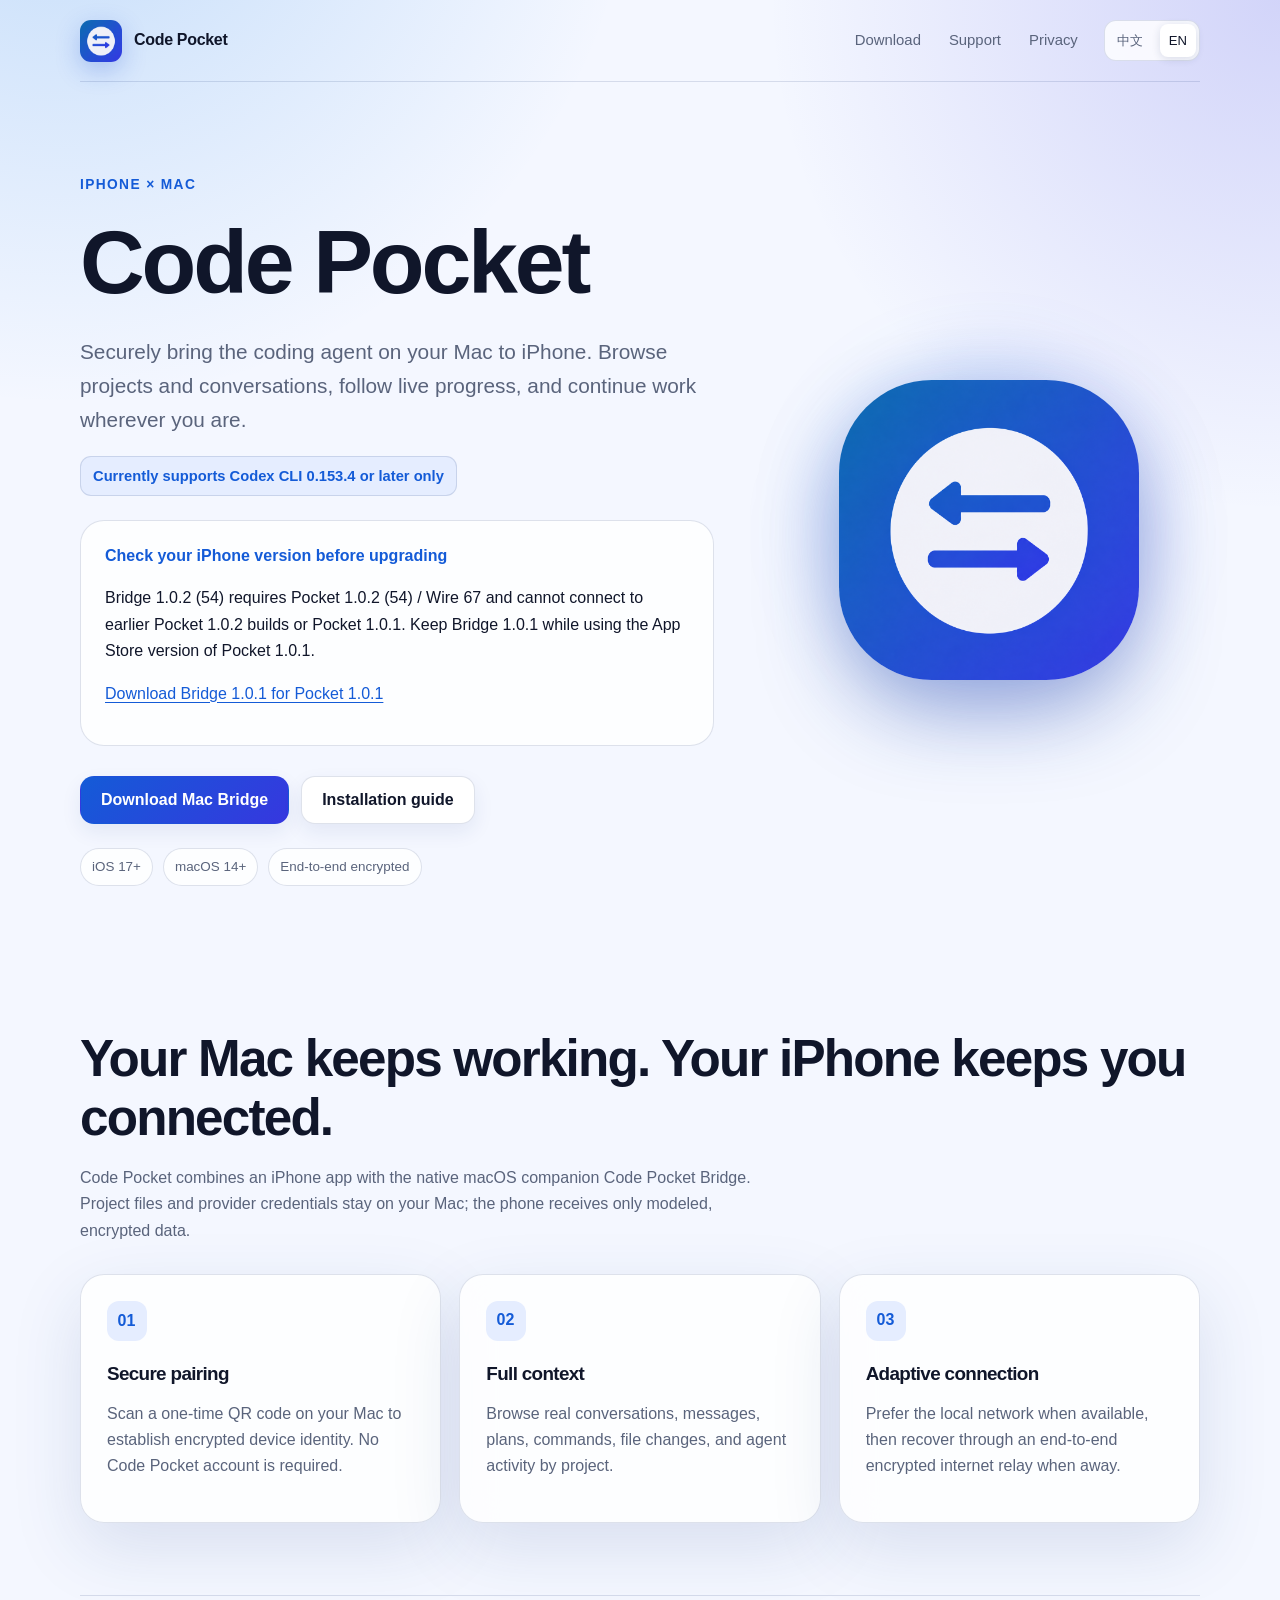
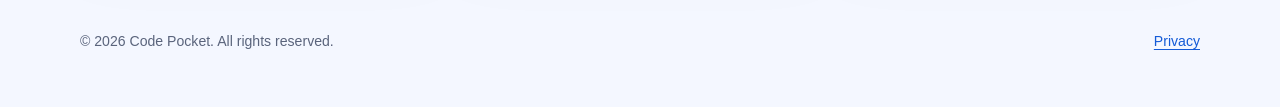
==== commit 93ab8df4: "移除公开页面中的审核进度描述" ====
--- a/index.html
+++ b/index.html
@@ -47,7 +47,7 @@
         <p class="lead" data-lang="en">Securely bring the coding agent on your Mac to iPhone. Browse projects and conversations, follow live progress, and continue work wherever you are.</p>
         <p class="compatibility-note" data-lang="zh-Hans">当前版本仅支持 Codex CLI 0.153.4 或更高版本</p>
         <p class="compatibility-note" data-lang="en">Currently supports Codex CLI 0.153.4 or later only</p>
-        <div class="notice"><strong data-lang="zh-Hans">升级前请确认 iPhone 版本</strong><strong data-lang="en">Check your iPhone version before upgrading</strong><p data-lang="zh-Hans">Bridge 1.0.2（54）需要配套 Pocket 1.0.2（54）/ Wire 67，不能连接较早的 Pocket 1.0.2 构建或 Pocket 1.0.1。Pocket 1.0.2（54）已提交，目前正在等待 Apple 审核，尚未公开下载；仍使用商店 Pocket 1.0.1 的用户请保留 Bridge 1.0.1。</p><p data-lang="en">Bridge 1.0.2 (54) requires Pocket 1.0.2 (54) / Wire 67 and cannot connect to earlier Pocket 1.0.2 builds or Pocket 1.0.1. Pocket 1.0.2 (54) has been submitted and is waiting for Apple review; it is not yet publicly downloadable. Keep Bridge 1.0.1 while using the App Store version of Pocket 1.0.1.</p><p><a href="https://github.com/hpp20260707/code-pocket/releases/download/bridge-v1.0.1/Code-Pocket-Bridge-1.0.1.dmg" data-lang="zh-Hans">下载 Bridge 1.0.1（配套 Pocket 1.0.1）</a><a href="https://github.com/hpp20260707/code-pocket/releases/download/bridge-v1.0.1/Code-Pocket-Bridge-1.0.1.dmg" data-lang="en">Download Bridge 1.0.1 for Pocket 1.0.1</a></p></div>
+        <div class="notice"><strong data-lang="zh-Hans">升级前请确认 iPhone 版本</strong><strong data-lang="en">Check your iPhone version before upgrading</strong><p data-lang="zh-Hans">Bridge 1.0.2（54）需要配套 Pocket 1.0.2（54）/ Wire 67，不能连接较早的 Pocket 1.0.2 构建或 Pocket 1.0.1。仍使用商店 Pocket 1.0.1 的用户请保留 Bridge 1.0.1。</p><p data-lang="en">Bridge 1.0.2 (54) requires Pocket 1.0.2 (54) / Wire 67 and cannot connect to earlier Pocket 1.0.2 builds or Pocket 1.0.1. Keep Bridge 1.0.1 while using the App Store version of Pocket 1.0.1.</p><p><a href="https://github.com/hpp20260707/code-pocket/releases/download/bridge-v1.0.1/Code-Pocket-Bridge-1.0.1.dmg" data-lang="zh-Hans">下载 Bridge 1.0.1（配套 Pocket 1.0.1）</a><a href="https://github.com/hpp20260707/code-pocket/releases/download/bridge-v1.0.1/Code-Pocket-Bridge-1.0.1.dmg" data-lang="en">Download Bridge 1.0.1 for Pocket 1.0.1</a></p></div>
         <div class="hero-actions">
           <a class="button primary" href="https://github.com/hpp20260707/code-pocket/releases/download/bridge-v1.0.2/Code-Pocket-Bridge-1.0.2.dmg" data-lang="zh-Hans">下载 Mac Bridge</a>
           <a class="button primary" href="https://github.com/hpp20260707/code-pocket/releases/download/bridge-v1.0.2/Code-Pocket-Bridge-1.0.2.dmg" data-lang="en">Download Mac Bridge</a>
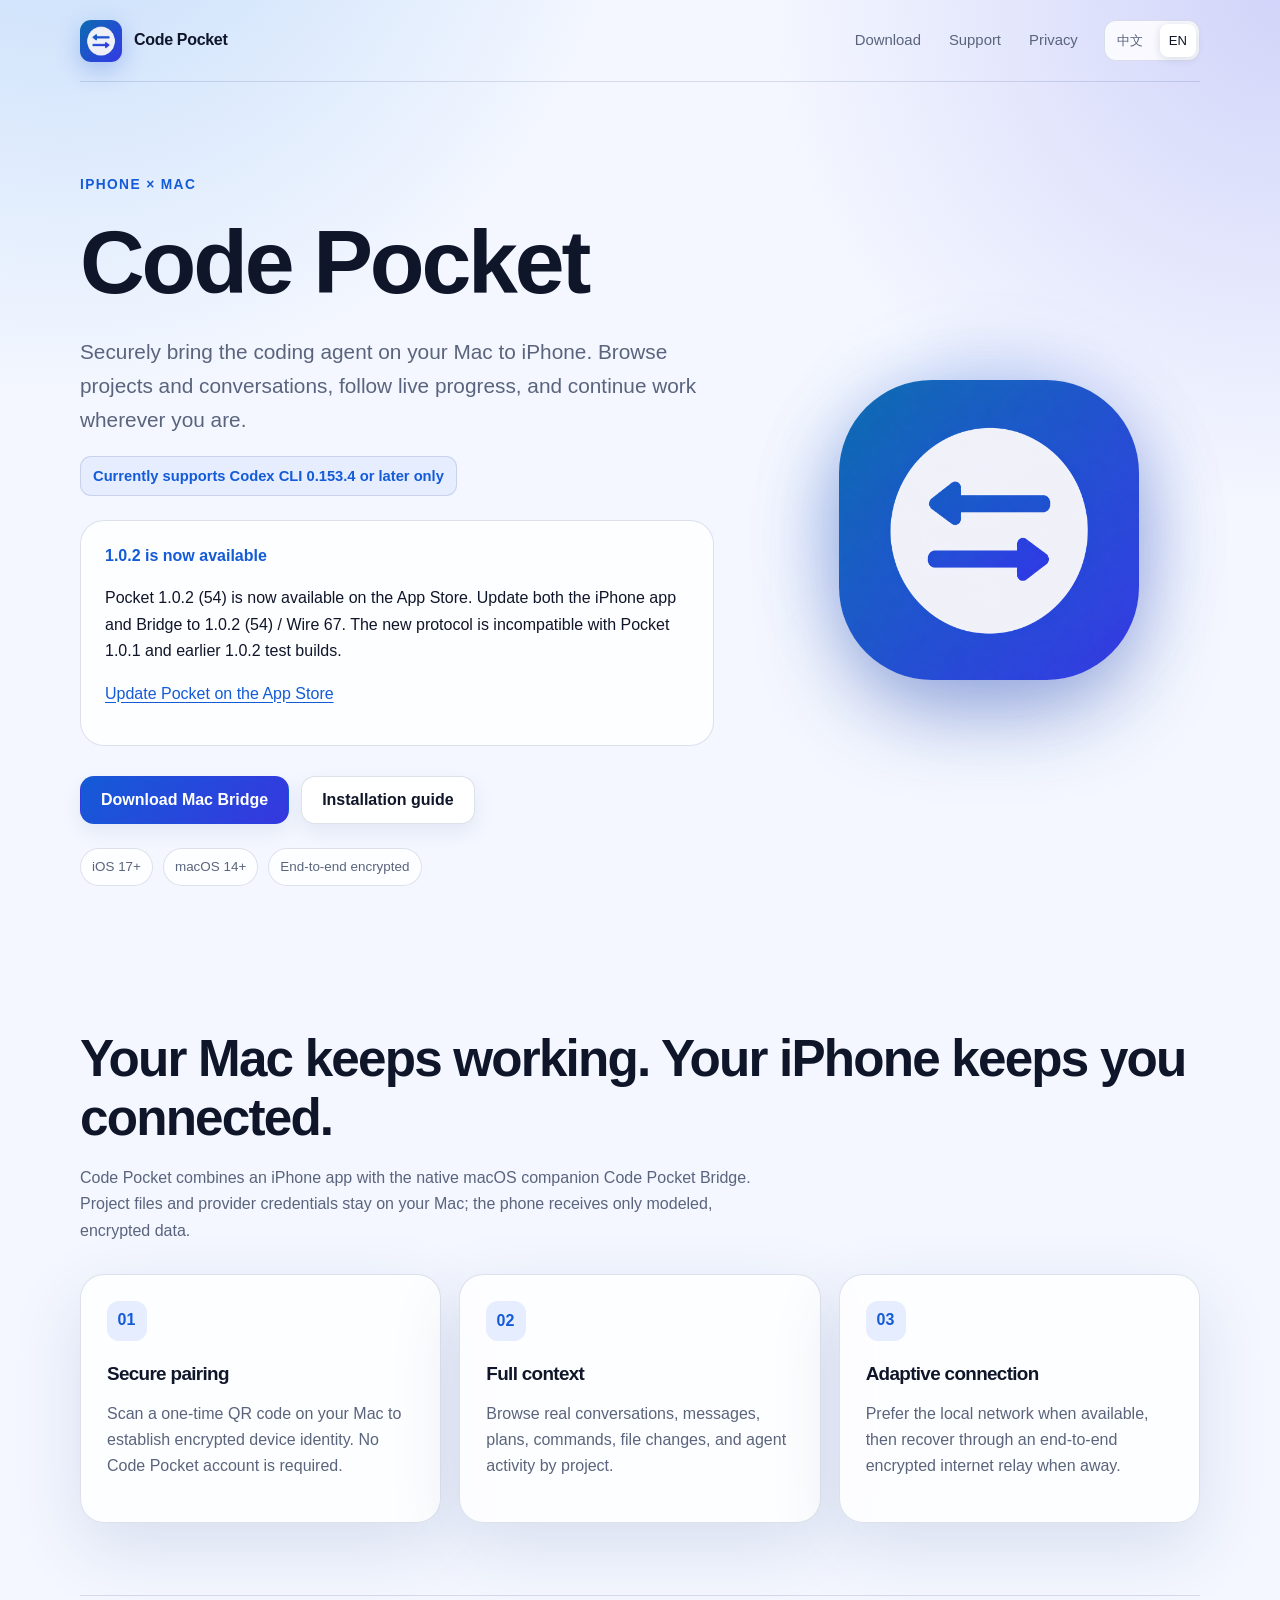
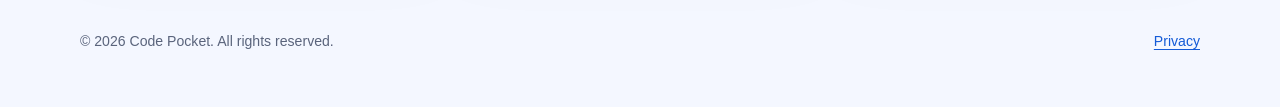
==== commit e234c5cb: "同步 Pocket 1.0.2 正式上架与双端升级说明" ====
--- a/index.html
+++ b/index.html
@@ -47,7 +47,7 @@
         <p class="lead" data-lang="en">Securely bring the coding agent on your Mac to iPhone. Browse projects and conversations, follow live progress, and continue work wherever you are.</p>
         <p class="compatibility-note" data-lang="zh-Hans">当前版本仅支持 Codex CLI 0.153.4 或更高版本</p>
         <p class="compatibility-note" data-lang="en">Currently supports Codex CLI 0.153.4 or later only</p>
-        <div class="notice"><strong data-lang="zh-Hans">升级前请确认 iPhone 版本</strong><strong data-lang="en">Check your iPhone version before upgrading</strong><p data-lang="zh-Hans">Bridge 1.0.2（54）需要配套 Pocket 1.0.2（54）/ Wire 67，不能连接较早的 Pocket 1.0.2 构建或 Pocket 1.0.1。仍使用商店 Pocket 1.0.1 的用户请保留 Bridge 1.0.1。</p><p data-lang="en">Bridge 1.0.2 (54) requires Pocket 1.0.2 (54) / Wire 67 and cannot connect to earlier Pocket 1.0.2 builds or Pocket 1.0.1. Keep Bridge 1.0.1 while using the App Store version of Pocket 1.0.1.</p><p><a href="https://github.com/hpp20260707/code-pocket/releases/download/bridge-v1.0.1/Code-Pocket-Bridge-1.0.1.dmg" data-lang="zh-Hans">下载 Bridge 1.0.1（配套 Pocket 1.0.1）</a><a href="https://github.com/hpp20260707/code-pocket/releases/download/bridge-v1.0.1/Code-Pocket-Bridge-1.0.1.dmg" data-lang="en">Download Bridge 1.0.1 for Pocket 1.0.1</a></p></div>
+        <div class="notice"><strong data-lang="zh-Hans">1.0.2 已正式发布</strong><strong data-lang="en">1.0.2 is now available</strong><p data-lang="zh-Hans">Pocket 1.0.2（54）现已在 App Store 上架。请将 iPhone App 与 Bridge 一起升级至 1.0.2（54）/ Wire 67。新协议不兼容 Pocket 1.0.1 或较早的 1.0.2 测试构建。</p><p data-lang="en">Pocket 1.0.2 (54) is now available on the App Store. Update both the iPhone app and Bridge to 1.0.2 (54) / Wire 67. The new protocol is incompatible with Pocket 1.0.1 and earlier 1.0.2 test builds.</p><p><a href="https://apps.apple.com/app/id6806752106" data-lang="zh-Hans">在 App Store 更新 Pocket</a><a href="https://apps.apple.com/app/id6806752106" data-lang="en">Update Pocket on the App Store</a></p></div>
         <div class="hero-actions">
           <a class="button primary" href="https://github.com/hpp20260707/code-pocket/releases/download/bridge-v1.0.2/Code-Pocket-Bridge-1.0.2.dmg" data-lang="zh-Hans">下载 Mac Bridge</a>
           <a class="button primary" href="https://github.com/hpp20260707/code-pocket/releases/download/bridge-v1.0.2/Code-Pocket-Bridge-1.0.2.dmg" data-lang="en">Download Mac Bridge</a>
